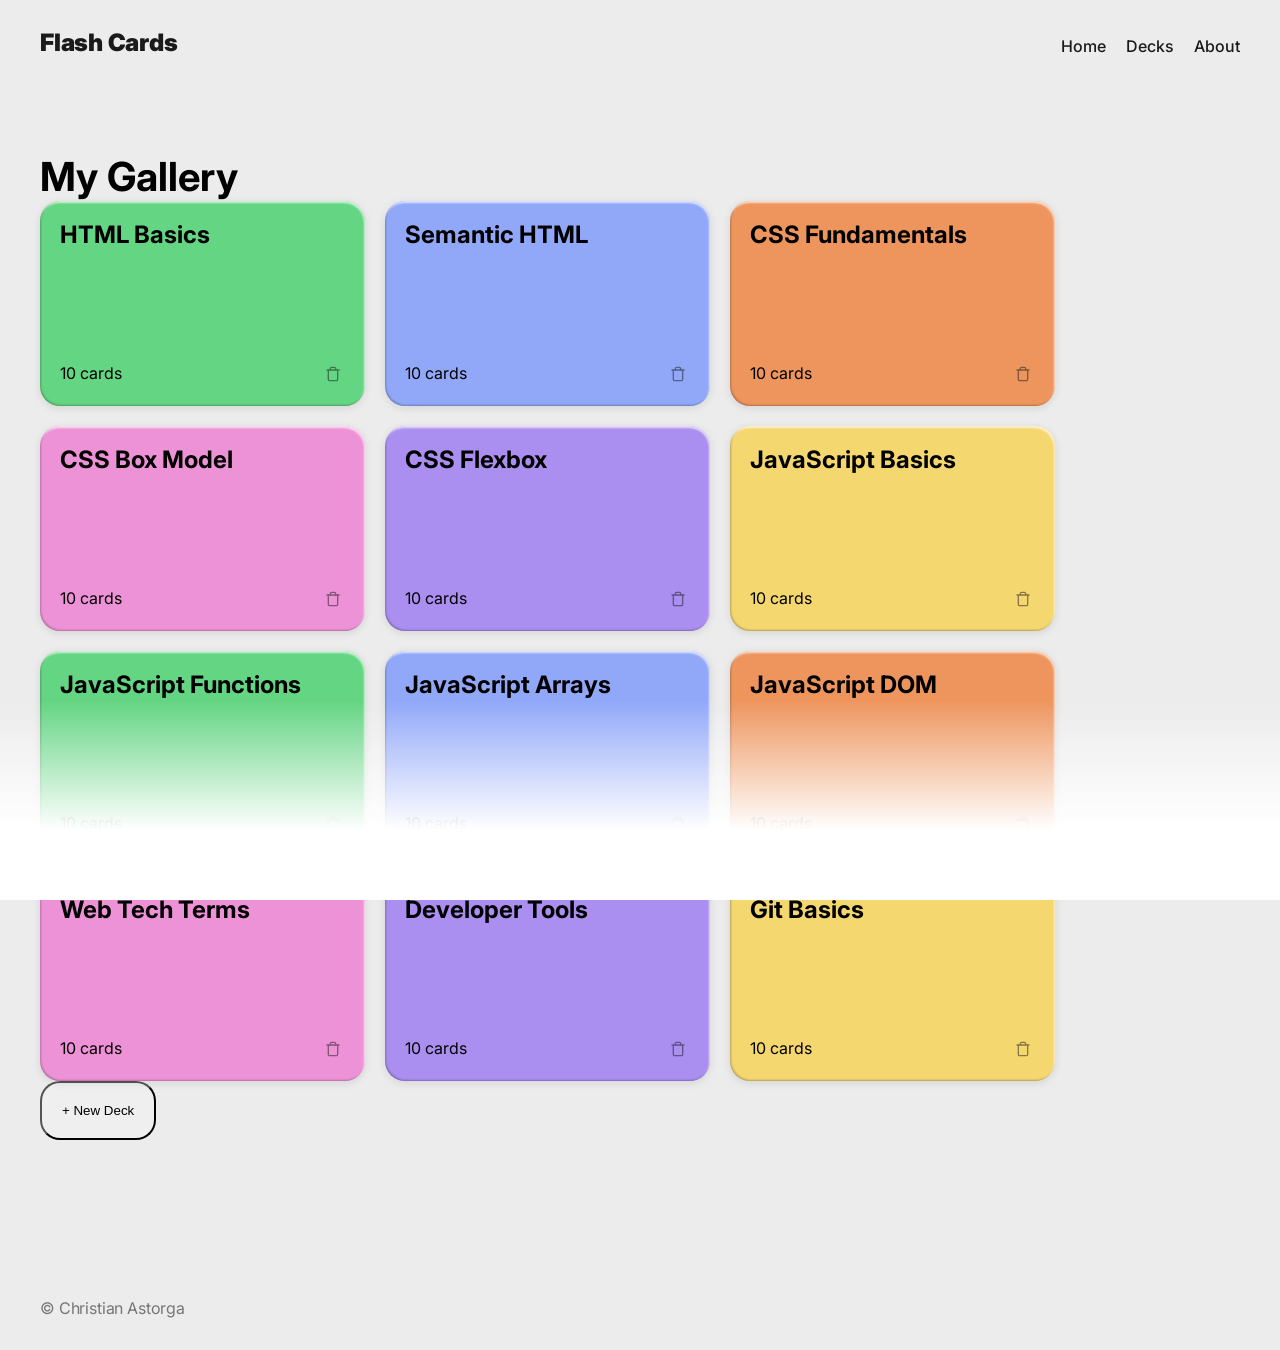
==== index.html @ feda5c6f "Restore full project after aligning histories" ====
<!DOCTYPE html>
<html lang="en">
  <head>
    <meta name="description" content="a description of my flashcard page" />
    <meta name="viewport" content="width=device-width, initial-scale=1.0" />
    <meta name="author" content="Christian Astorga" />
    <meta name="keywords" content="webpage, flashcards" />
    <title>My Flashcards</title>

    <link rel="stylesheet" href="assets/css/index.css" />
    <link rel="icon" href="favicon.ico" />
    <link href="https://fonts.googleapis.com/css2?family=Inter:wght@400;700&display=swap"
      rel="stylesheet"
    />
  </head>

  <body class="page">
    <header class="header">
      <h1 class="header__title">
        <a href="#home" class="header__link">Flash Cards</a>
      </h1>

      <nav class="nav">
        <ul class="nav__links">
          <li><a href="#home" class="nav__link">Home</a></li>
          <li><a href="#home" class="nav__link">Decks</a></li>
          <li><a href="#about" class="nav__link">About</a></li>
        </ul>
      </nav>
    </header>

    <main class="page__main-content">

      
      <section id="carousel" class="carousel">
        <button class="carousel__back-btn" type="button">← Back</button>

        <h2 class="carousel__title"></h2>
        <div class="carousel__progress"></div>

        <div class="carousel__grid">
          <button
            type="button"
            class="carousel__btn carousel__btn_type_flip"
            aria-label="Flip card"
          ></button>
          
          <button
            type="button"
            class="carousel__btn carousel__btn_type_left"
            aria-label="Previous card"
          ></button>

          <div class="card__carousel">
            <div class="card__carousel-text"></div>
            <div class="card__carousel-text card__carousel-text--back"></div>
          </div>

          <button
            type="button"
            class="carousel__btn carousel__btn_type_right"
            aria-label="Next card"
          ></button>
        </div>

          
      </section>

      
      <section id="home" class="gallery">
        <h2 class="gallery__title">My Gallery</h2>
        <div class="wrapping-row">
          <ul class="gallery__list wrapping-row__display-contents"></ul>

          <button type="button" class="gallery__new-card-btn">
            + New Deck
          </button>
        </div>
      </section>


      <section id="deck-view" class="gallery">
        <h2 class="gallery__title"></h2>
        <button type="button" class="deck-view__practice-btn">
          Practice
        </button>


        <div class="wrapping-row">
          <ul class="gallery__list wrapping-row__display-contents"></ul>

          <button type="button" class="gallery__new-card-btn">
            + New Card
          </button>
        </div>
      </section>

      
      <section id="about" class="about">
        <h2>About</h2>
        <p>This is the about page. You will fill this in later.</p>
      </section>

      
      <section id="not-found" class="not-found">
        <h2>404 — Not Found</h2>
        <p>The page you are looking for does not exist.</p>
      </section>

    </main>

    <footer class="footer">
      <p class="footer__text">&copy; Christian Astorga</p>
    </footer>

    <template id="deck-template">
  <li class="card">
    <h3 class="card__title"></h3>

    <div class="card__row">
      <p class="card__count"></p>

      <button
        type="button"
        aria-label="Delete deck"
        class="card__btn card__btn_type_delete"
      ></button>
    </div>
  </li>
</template>


<template id="card-template">
  <li class="card">
    <h3 class="card__title"></h3>

    <div class="card__row">
      <button
        type="button"
        aria-label="Flip card"
        class="card__btn card__btn_type_flip"
      ></button>

      <button
        type="button"
        aria-label="Delete card"
        class="card__btn card__btn_type_delete"
      ></button>
    </div>
  </li>
</template>



    <script src="assets/js/index.js" type="module"></script>
  </body>
</html>
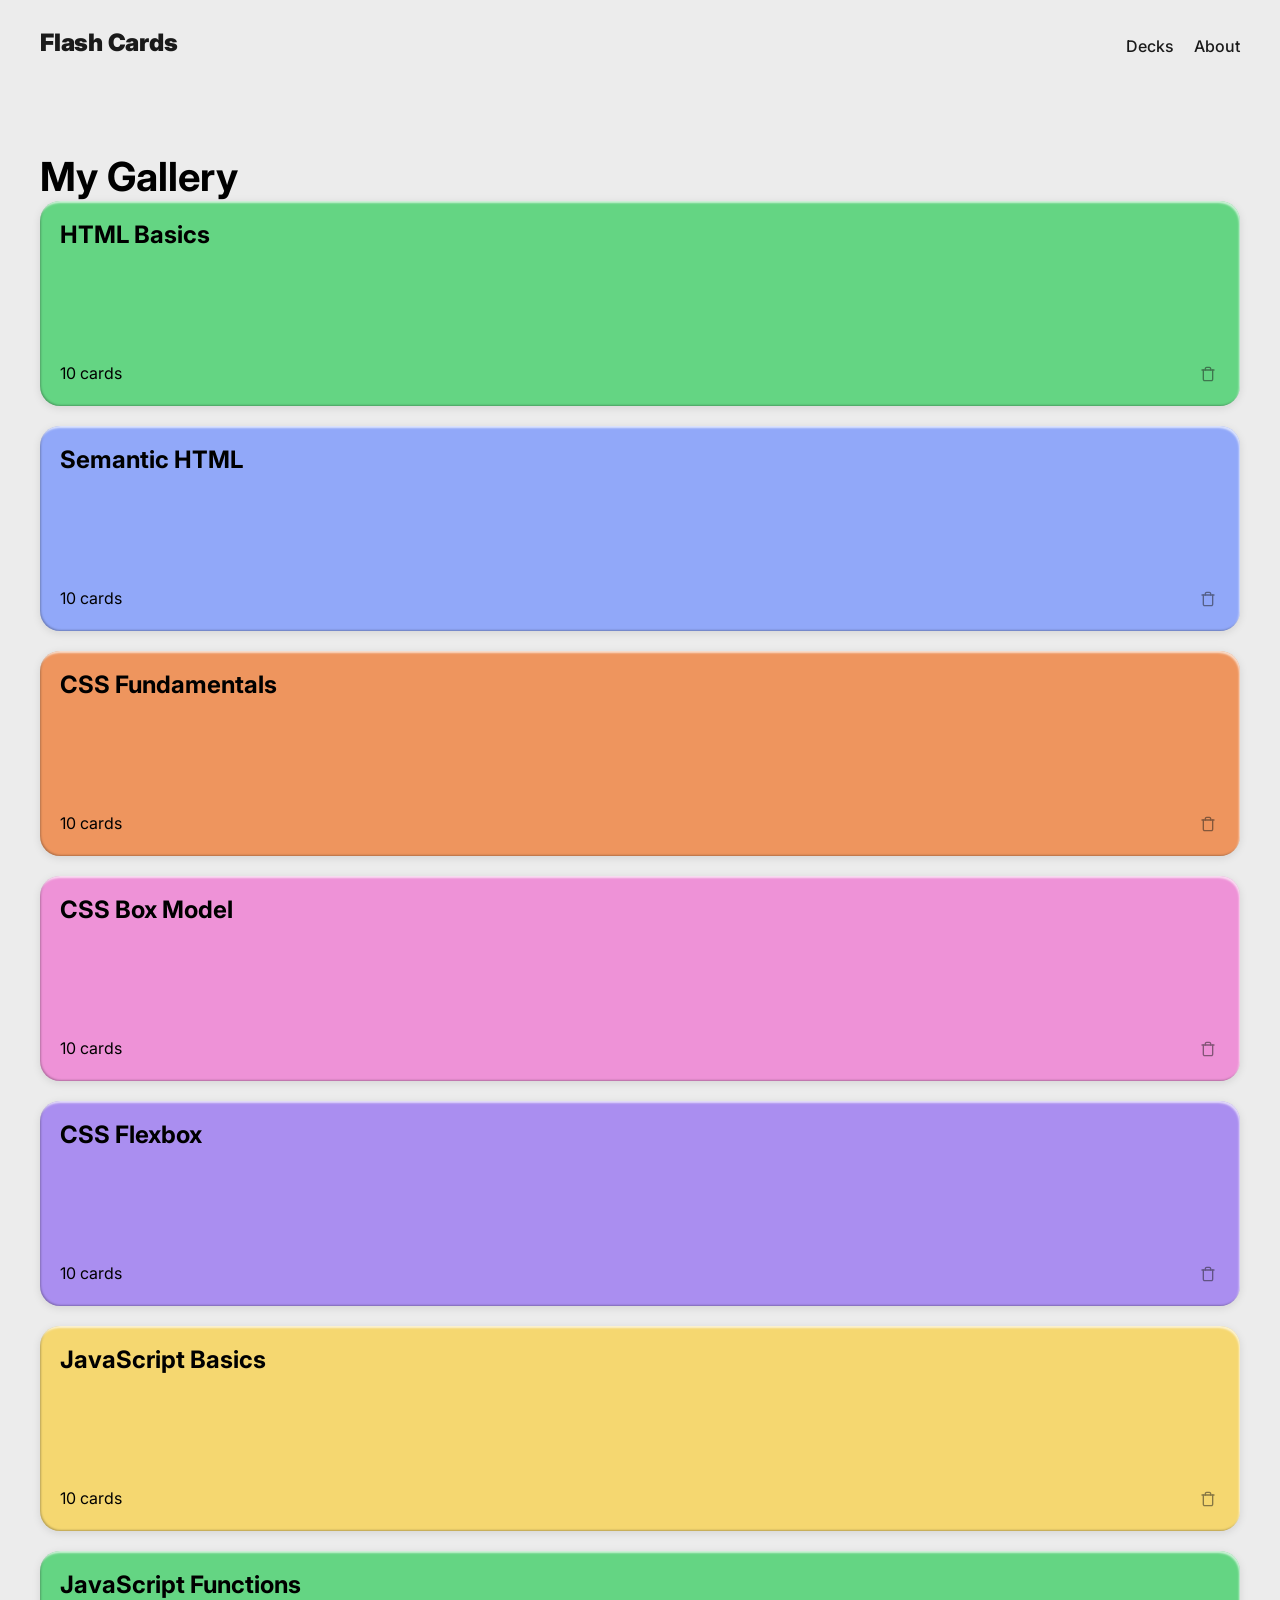
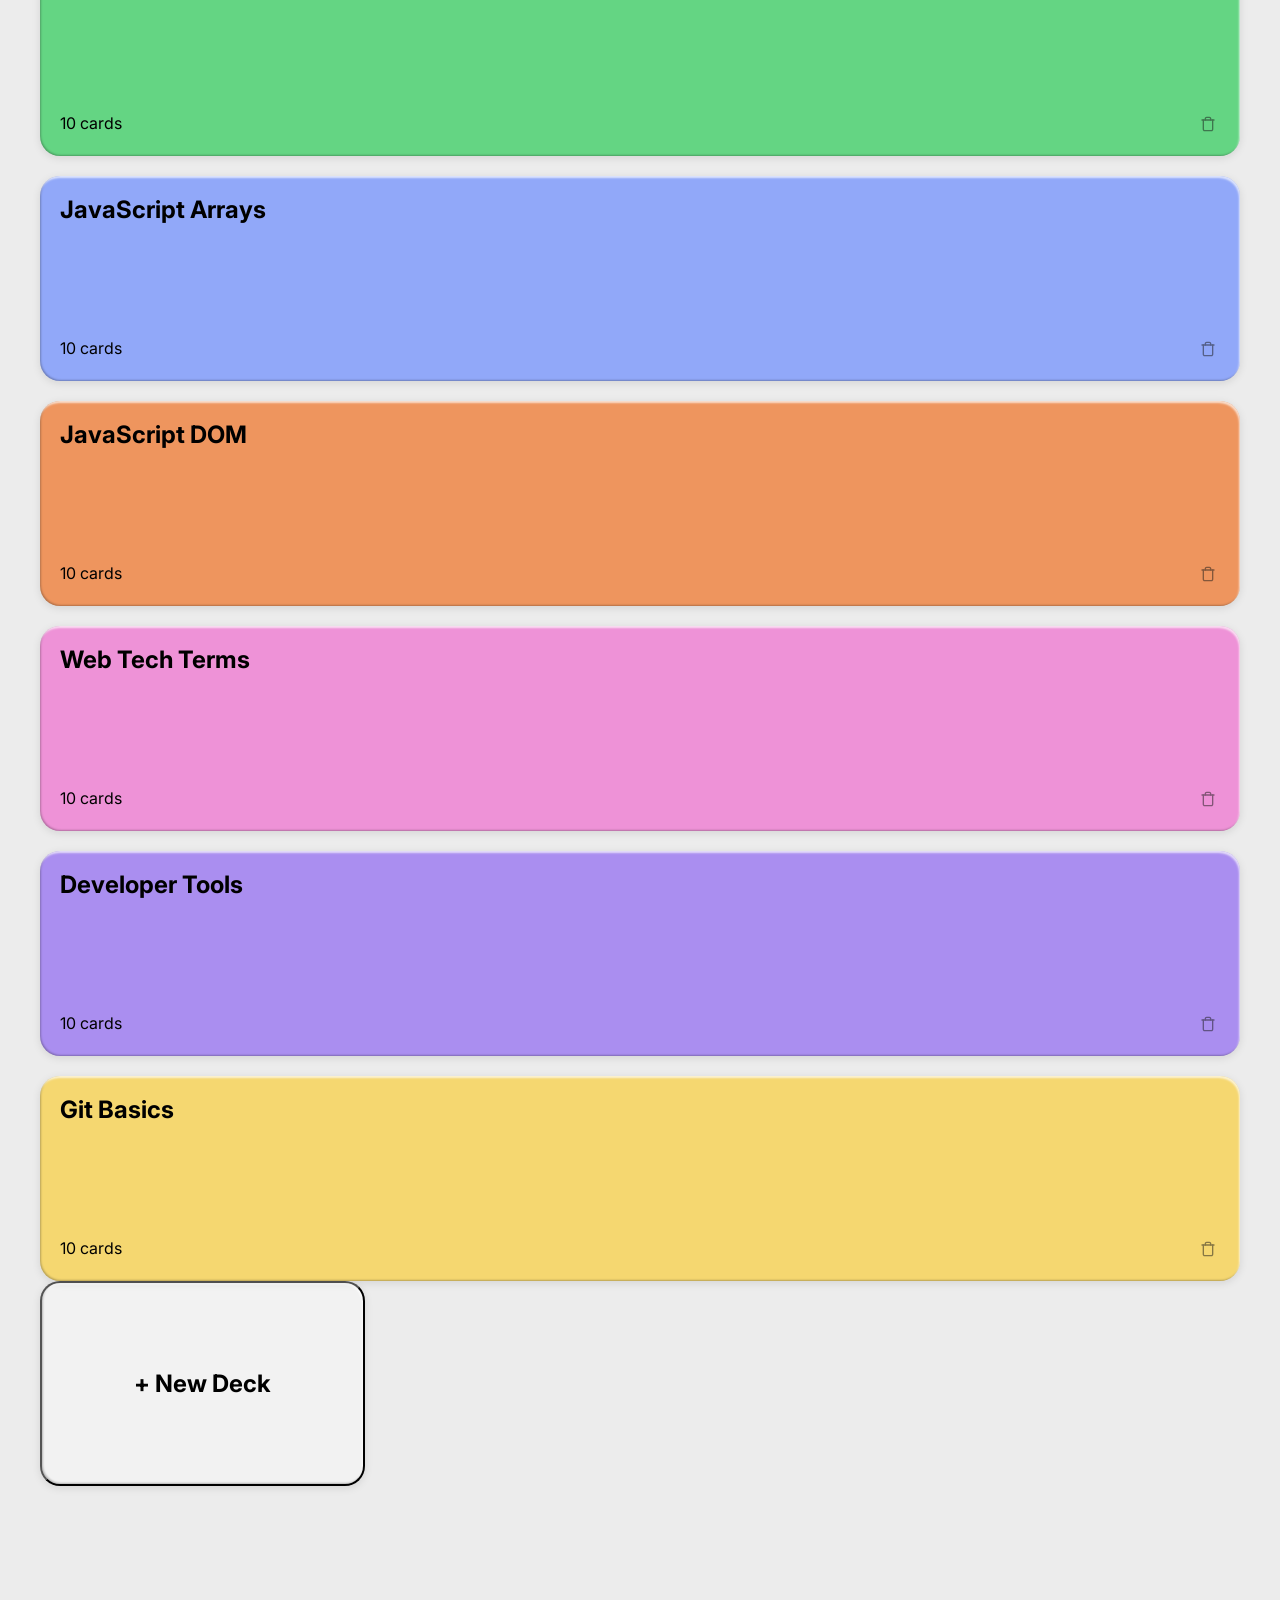
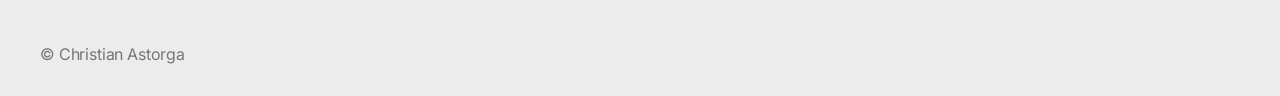
==== commit 0cede8c7: "Final mobile layout fixes, breakpoints, and carousel updates" ====
--- a/index.html
+++ b/index.html
@@ -22,21 +22,20 @@
 
       <nav class="nav">
         <ul class="nav__links">
-          <li><a href="#home" class="nav__link">Home</a></li>
           <li><a href="#home" class="nav__link">Decks</a></li>
-          <li><a href="#about" class="nav__link">About</a></li>
+          <li><a href="#/about" class="nav__link">About</a></li>
         </ul>
       </nav>
     </header>
 
     <main class="page__main-content">
 
-      
+      <!-- PRACTICE CAROUSEL -->
       <section id="carousel" class="carousel">
-        <button class="carousel__back-btn" type="button">← Back</button>
+        <button class="carousel__back-btn" type="button" aria-label="Go back to deck">← Back</button>
 
         <h2 class="carousel__title"></h2>
-        <div class="carousel__progress"></div>
+        <div class="carousel__progress" role="status" aria-live="polite"></div>
 
         <div class="carousel__grid">
           <button
@@ -52,8 +51,8 @@
           ></button>
 
           <div class="card__carousel">
-            <div class="card__carousel-text"></div>
-            <div class="card__carousel-text card__carousel-text--back"></div>
+            <div class="card__carousel-text" aria-live="polite"></div>
+            <div class="card__carousel-text card__carousel-text--back" aria-live="polite"></div>
           </div>
 
           <button
@@ -62,46 +61,75 @@
             aria-label="Next card"
           ></button>
         </div>
-
-          
       </section>
 
-      
+      <!-- HOME PAGE -->
       <section id="home" class="gallery">
         <h2 class="gallery__title">My Gallery</h2>
+
         <div class="wrapping-row">
           <ul class="gallery__list wrapping-row__display-contents"></ul>
+        </div>
 
-          <button type="button" class="gallery__new-card-btn">
+        <div class="mobile-bar">
+          <button type="button" class="gallery__new-card-btn" aria-label="Create a new deck">
             + New Deck
           </button>
         </div>
       </section>
 
+      <!-- DECK VIEW -->
+      <section id="deck-view" class="gallery">
 
-      <section id="deck-view" class="gallery">
-        <h2 class="gallery__title"></h2>
-        <button type="button" class="deck-view__practice-btn">
-          Practice
-        </button>
+        <!-- HEADER: Title + Practice button -->
+        <div class="deck-view__header">
+          <h2 class="gallery__title"></h2>
 
+          <button type="button" class="deck-view__practice-btn" aria-label="Start practice mode">
+            Practice
+          </button>
+        </div>
 
-        <div class="wrapping-row">
-          <ul class="gallery__list wrapping-row__display-contents"></ul>
+        <!-- GRID: Cards + New Card button -->
+        <div class="deck-view__grid">
+          <ul class="gallery__list"></ul>
 
-          <button type="button" class="gallery__new-card-btn">
+          <button 
+            type="button" 
+            class="gallery__new-card-btn deck-view__new-card-btn" 
+            aria-label="Create a new card">
             + New Card
+          </button>
+        </div>
+
+        <!-- MOBILE BAR -->
+        <div class="deck-view__mobile-bar">
+          <button type="button" class="gallery__new-card-btn deck-view__new-card-btn" aria-label="Create a new card">
+            + New Card
+          </button>
+          <button type="button" class="deck-view__practice-btn" aria-label="Start practice mode">
+            Practice
           </button>
         </div>
       </section>
 
-      
+      <!-- ABOUT PAGE -->
       <section id="about" class="about">
         <h2>About</h2>
-        <p>This is the about page. You will fill this in later.</p>
+        <p>
+          Flash Cards is a small study tool I built while learning web development.
+          It lets you create decks, add cards, and practice with a clean, simple
+          interface — whether you're on desktop or mobile.
+        </p>
+        <p>
+          I made this project as part of my journey into software engineering, and
+          it taught me a lot about building real interfaces, handling state, and
+          making things feel good to use. Hope you enjoy exploring it as much as I
+          enjoyed putting it together.
+        </p>
       </section>
 
-      
+      <!-- 404 PAGE -->
       <section id="not-found" class="not-found">
         <h2>404 — Not Found</h2>
         <p>The page you are looking for does not exist.</p>
@@ -113,44 +141,43 @@
       <p class="footer__text">&copy; Christian Astorga</p>
     </footer>
 
+    <!-- DECK TEMPLATE -->
     <template id="deck-template">
-  <li class="card">
-    <h3 class="card__title"></h3>
+      <li class="card">
+        <h3 class="card__title"></h3>
 
-    <div class="card__row">
-      <p class="card__count"></p>
+        <div class="card__row">
+          <p class="card__count"></p>
 
-      <button
-        type="button"
-        aria-label="Delete deck"
-        class="card__btn card__btn_type_delete"
-      ></button>
-    </div>
-  </li>
-</template>
+          <button
+            type="button"
+            aria-label="Delete deck"
+            class="card__btn card__btn_type_delete"
+          ></button>
+        </div>
+      </li>
+    </template>
 
+    <!-- CARD TEMPLATE -->
+    <template id="card-template">
+      <li class="card">
+        <h3 class="card__title"></h3>
 
-<template id="card-template">
-  <li class="card">
-    <h3 class="card__title"></h3>
+        <div class="card__row">
+          <button
+            type="button"
+            aria-label="Flip card"
+            class="card__btn card__btn_type_flip"
+          ></button>
 
-    <div class="card__row">
-      <button
-        type="button"
-        aria-label="Flip card"
-        class="card__btn card__btn_type_flip"
-      ></button>
-
-      <button
-        type="button"
-        aria-label="Delete card"
-        class="card__btn card__btn_type_delete"
-      ></button>
-    </div>
-  </li>
-</template>
-
-
+          <button
+            type="button"
+            aria-label="Delete card"
+            class="card__btn card__btn_type_delete"
+          ></button>
+        </div>
+      </li>
+    </template>
 
     <script src="assets/js/index.js" type="module"></script>
   </body>
--- a/assets/css/index.css
+++ b/assets/css/index.css
@@ -0,0 +1,40 @@
+@import url("page.css");
+@import url("header.css");
+@import url("footer.css");
+@import url("wrapping-row.css");
+@import url("not-found.css");
+@import url("nav.css");
+@import url("card.css");
+@import url("carousel.css");
+@import url("about.css");
+@import url("gallery.css");
+@import url("mobile-bar.css");
+@import url("deck-view.css");
+
+
+@media (max-width: 800px) {
+  .page {
+    margin: 0;
+    padding: 0;
+  }
+
+}
+
+button:focus {
+  outline: 2px solid #1a1a1a;
+  outline-offset: 2px;
+}
+
+
+
+
+
+
+
+
+
+
+
+
+
+
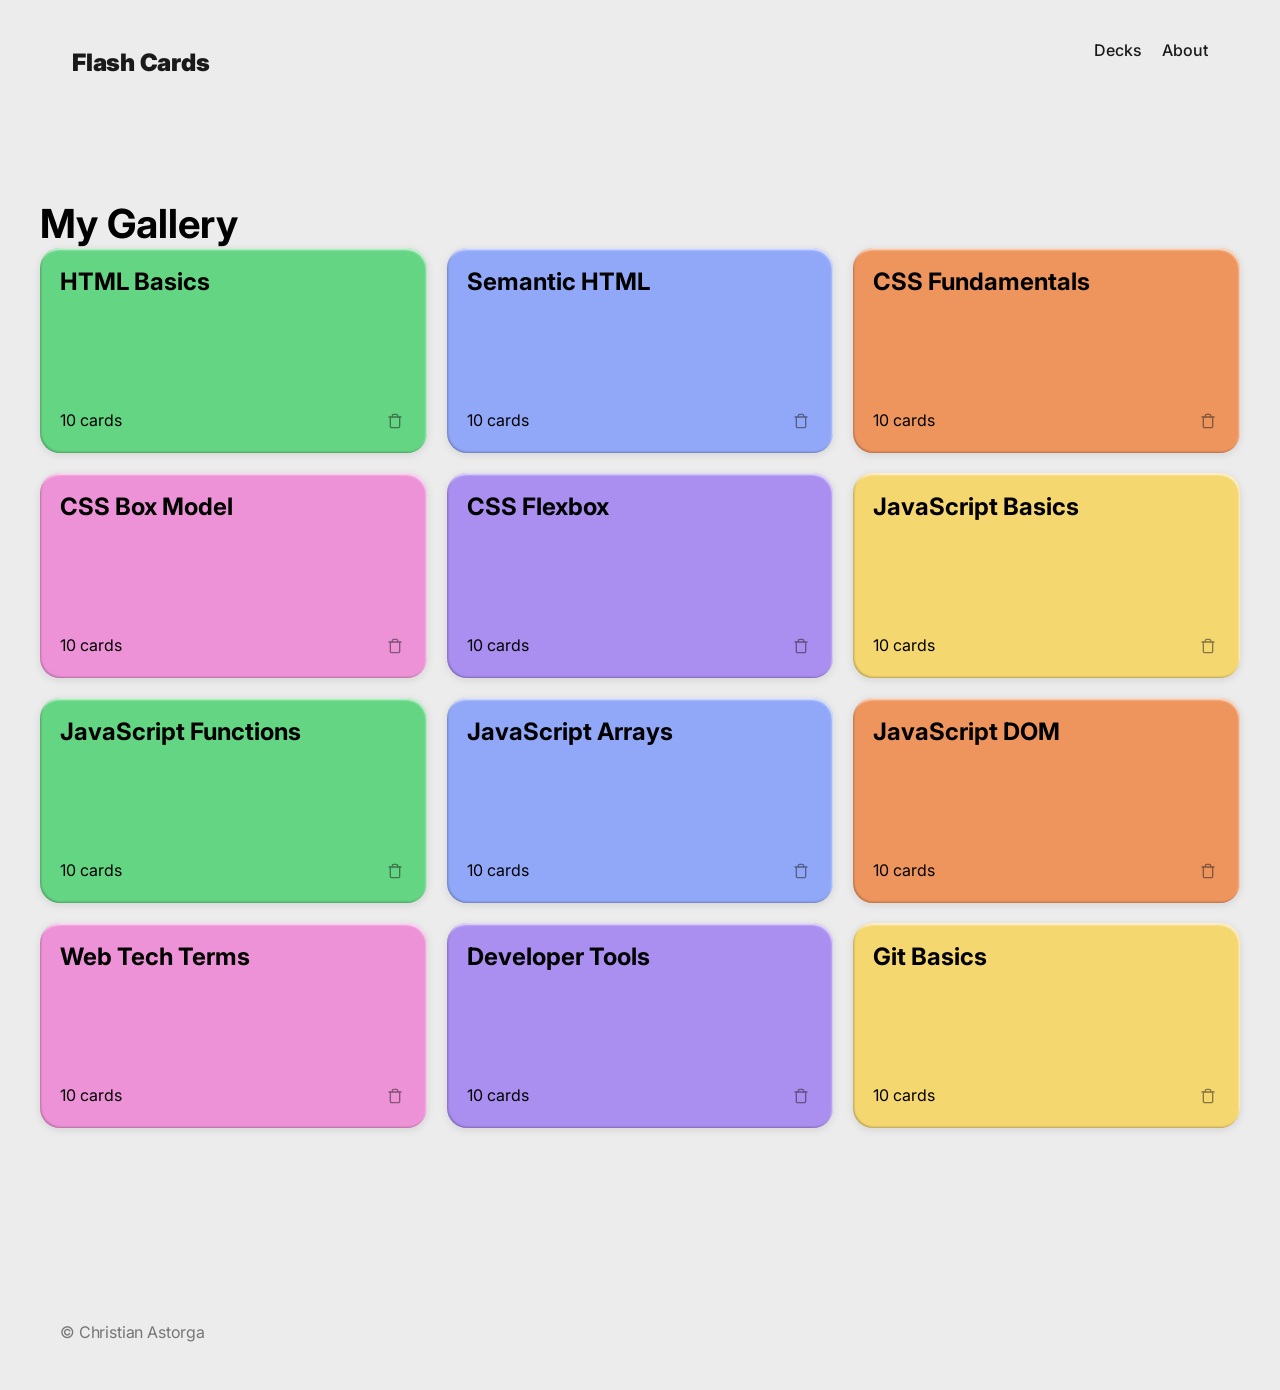
==== commit 2203b6fd: "Fix carousel padding, mobile new deck button, remove extra README" ====
--- a/index.html
+++ b/index.html
@@ -9,7 +9,8 @@
 
     <link rel="stylesheet" href="assets/css/index.css" />
     <link rel="icon" href="favicon.ico" />
-    <link href="https://fonts.googleapis.com/css2?family=Inter:wght@400;700&display=swap"
+    <link
+      href="https://fonts.googleapis.com/css2?family=Inter:wght@400;700&display=swap"
       rel="stylesheet"
     />
   </head>
@@ -20,19 +21,24 @@
         <a href="#home" class="header__link">Flash Cards</a>
       </h1>
 
-      <nav class="nav">
-        <ul class="nav__links">
-          <li><a href="#home" class="nav__link">Decks</a></li>
-          <li><a href="#/about" class="nav__link">About</a></li>
+      <nav class="header__nav">
+        <ul class="header__nav-links">
+          <li><a href="#home" class="header__nav-link">Decks</a></li>
+          <li><a href="#/about" class="header__nav-link">About</a></li>
         </ul>
       </nav>
     </header>
 
     <main class="page__main-content">
-
       <!-- PRACTICE CAROUSEL -->
       <section id="carousel" class="carousel">
-        <button class="carousel__back-btn" type="button" aria-label="Go back to deck">← Back</button>
+        <button
+          class="carousel__back-btn"
+          type="button"
+          aria-label="Go back to deck"
+        >
+          ← Back
+        </button>
 
         <h2 class="carousel__title"></h2>
         <div class="carousel__progress" role="status" aria-live="polite"></div>
@@ -43,16 +49,22 @@
             class="carousel__btn carousel__btn_type_flip"
             aria-label="Flip card"
           ></button>
-          
+
           <button
             type="button"
             class="carousel__btn carousel__btn_type_left"
             aria-label="Previous card"
           ></button>
 
-          <div class="card__carousel">
-            <div class="card__carousel-text" aria-live="polite"></div>
-            <div class="card__carousel-text card__carousel-text--back" aria-live="polite"></div>
+          <div class="carousel__card">
+            <div
+              class="carousel__card-text"
+              aria-live="polite"
+            ></div>
+            <div
+              class="carousel__card-text carousel__card-text--back"
+              aria-live="polite"
+            ></div>
           </div>
 
           <button
@@ -64,50 +76,66 @@
       </section>
 
       <!-- HOME PAGE -->
-      <section id="home" class="gallery">
-        <h2 class="gallery__title">My Gallery</h2>
-
-        <div class="wrapping-row">
-          <ul class="gallery__list wrapping-row__display-contents"></ul>
-        </div>
-
-        <div class="mobile-bar">
-          <button type="button" class="gallery__new-card-btn" aria-label="Create a new deck">
+      <section id="home" class="home">
+        <h2 class="home__title">My Gallery</h2>
+
+        <div class="u-wrap u-display-contents">
+          <ul class="home__list"></ul>
+        </div>
+
+        <div class="home__mobile-bar">
+          <button
+            type="button"
+            class="home__new-deck-btn"
+            aria-label="Create a new deck"
+          >
             + New Deck
           </button>
         </div>
       </section>
 
       <!-- DECK VIEW -->
-      <section id="deck-view" class="gallery">
-
+      <section id="deck-view" class="deck-view">
         <!-- HEADER: Title + Practice button -->
         <div class="deck-view__header">
-          <h2 class="gallery__title"></h2>
-
-          <button type="button" class="deck-view__practice-btn" aria-label="Start practice mode">
+          <h2 class="deck-view__title"></h2>
+
+          <button
+            type="button"
+            class="deck-view__practice-btn"
+            aria-label="Start practice mode"
+          >
             Practice
           </button>
         </div>
 
         <!-- GRID: Cards + New Card button -->
         <div class="deck-view__grid">
-          <ul class="gallery__list"></ul>
-
-          <button 
-            type="button" 
-            class="gallery__new-card-btn deck-view__new-card-btn" 
-            aria-label="Create a new card">
+          <ul class="deck-view__list"></ul>
+
+          <button
+            type="button"
+            class="deck-view__new-card-btn"
+            aria-label="Create a new card"
+          >
             + New Card
           </button>
         </div>
 
         <!-- MOBILE BAR -->
         <div class="deck-view__mobile-bar">
-          <button type="button" class="gallery__new-card-btn deck-view__new-card-btn" aria-label="Create a new card">
+          <button
+            type="button"
+            class="deck-view__new-card-btn"
+            aria-label="Create a new card"
+          >
             + New Card
           </button>
-          <button type="button" class="deck-view__practice-btn" aria-label="Start practice mode">
+          <button
+            type="button"
+            class="deck-view__practice-btn"
+            aria-label="Start practice mode"
+          >
             Practice
           </button>
         </div>
@@ -117,15 +145,15 @@
       <section id="about" class="about">
         <h2>About</h2>
         <p>
-          Flash Cards is a small study tool I built while learning web development.
-          It lets you create decks, add cards, and practice with a clean, simple
-          interface — whether you're on desktop or mobile.
+          Flash Cards is a small study tool I built while learning web
+          development. It lets you create decks, add cards, and practice with a
+          clean, simple interface — whether you're on desktop or mobile.
         </p>
         <p>
-          I made this project as part of my journey into software engineering, and
-          it taught me a lot about building real interfaces, handling state, and
-          making things feel good to use. Hope you enjoy exploring it as much as I
-          enjoyed putting it together.
+          I made this project as part of my journey into software engineering,
+          and it taught me a lot about building real interfaces, handling state,
+          and making things feel good to use. Hope you enjoy exploring it as
+          much as I enjoyed putting it together.
         </p>
       </section>
 
@@ -134,7 +162,6 @@
         <h2>404 — Not Found</h2>
         <p>The page you are looking for does not exist.</p>
       </section>
-
     </main>
 
     <footer class="footer">
--- a/assets/css/index.css
+++ b/assets/css/index.css
@@ -1,13 +1,12 @@
 @import url("page.css");
 @import url("header.css");
 @import url("footer.css");
-@import url("wrapping-row.css");
+@import url("utils.css");
 @import url("not-found.css");
-@import url("nav.css");
 @import url("card.css");
 @import url("carousel.css");
 @import url("about.css");
-@import url("gallery.css");
+@import url("home.css");
 @import url("mobile-bar.css");
 @import url("deck-view.css");
 
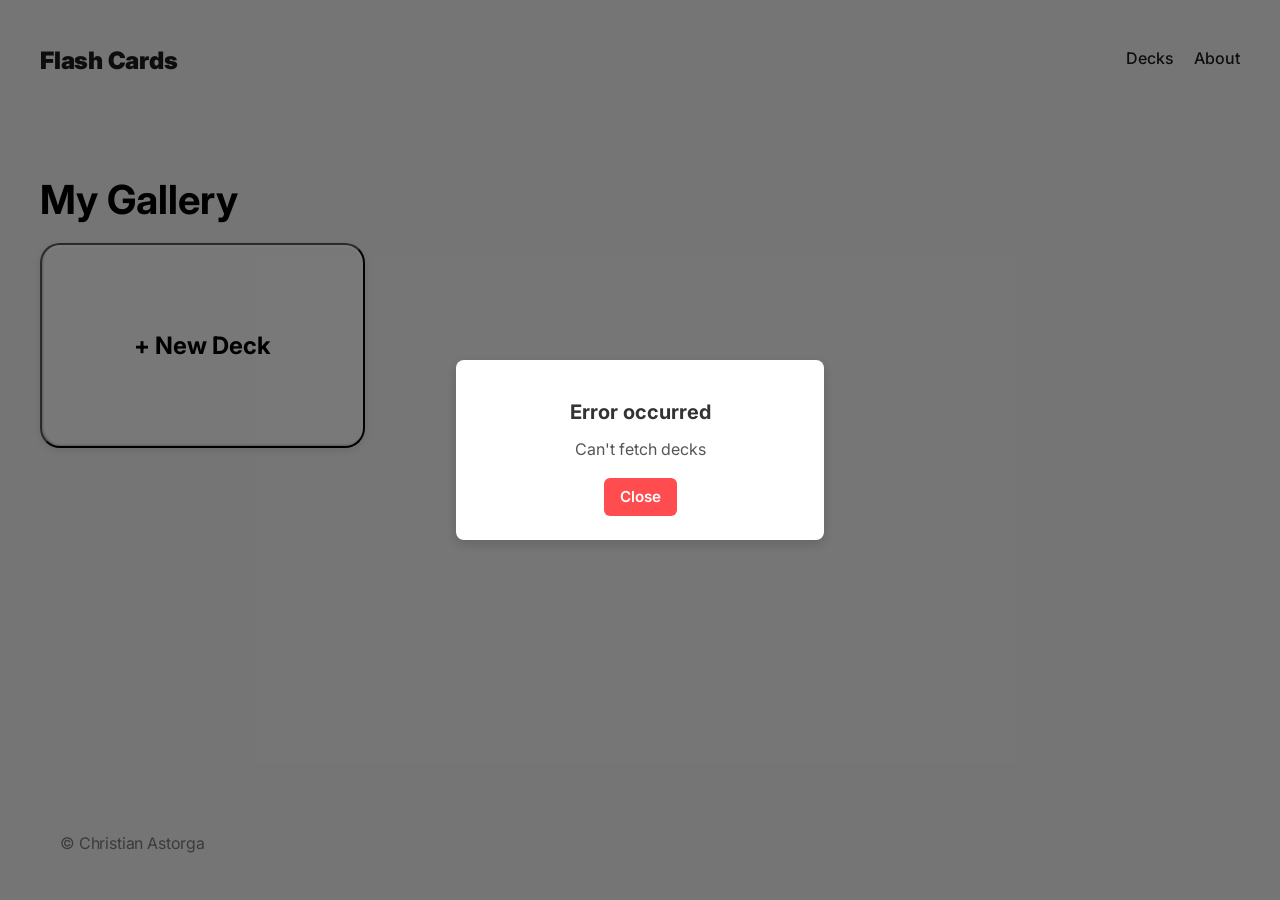
==== commit 26daae93: "Update carousel layout and project files" ====
--- a/index.html
+++ b/index.html
@@ -1,12 +1,11 @@
 <!DOCTYPE html>
 <html lang="en">
   <head>
-    <meta name="description" content="a description of my flashcard page" />
+    <meta name="description" content="Flashcards study app" />
     <meta name="viewport" content="width=device-width, initial-scale=1.0" />
     <meta name="author" content="Christian Astorga" />
-    <meta name="keywords" content="webpage, flashcards" />
+    <meta name="keywords" content="flashcards, study, decks" />
     <title>My Flashcards</title>
-
     <link rel="stylesheet" href="assets/css/index.css" />
     <link rel="icon" href="favicon.ico" />
     <link
@@ -30,10 +29,13 @@
     </header>
 
     <main class="page__main-content">
-      <!-- PRACTICE CAROUSEL -->
+
+      <!-- ===========================
+           CAROUSEL (Practice Mode)
+      ============================ -->
       <section id="carousel" class="carousel">
         <button
-          class="carousel__back-btn"
+          class="carousel__back-btn u-focus-outline"
           type="button"
           aria-label="Go back to deck"
         >
@@ -44,49 +46,52 @@
         <div class="carousel__progress" role="status" aria-live="polite"></div>
 
         <div class="carousel__grid">
-          <button
-            type="button"
-            class="carousel__btn carousel__btn_type_flip"
+
+          <!-- ARROWS + CARD ROW -->
+          <div class="carousel__row">
+            <button
+              type="button"
+              class="carousel__btn carousel__btn_type_left u-focus-outline"
+              aria-label="Previous card"
+            ></button>
+
+            <div class="carousel__card">
+              <div class="carousel__card-text"></div>
+              <div
+                class="carousel__card-text carousel__card-text--back"
+                aria-live="polite"
+              ></div>
+            </div>
+
+            <button
+              type="button"
+              class="carousel__btn carousel__btn_type_right u-focus-outline"
+              aria-label="Next card"
+            ></button>
+          </div>
+
+          <!-- FLIP BUTTON -->
+          <button
+            type="button"
+            class="carousel__btn carousel__btn_type_flip u-focus-outline"
             aria-label="Flip card"
           ></button>
 
-          <button
-            type="button"
-            class="carousel__btn carousel__btn_type_left"
-            aria-label="Previous card"
-          ></button>
-
-          <div class="carousel__card">
-            <div
-              class="carousel__card-text"
-              aria-live="polite"
-            ></div>
-            <div
-              class="carousel__card-text carousel__card-text--back"
-              aria-live="polite"
-            ></div>
-          </div>
-
-          <button
-            type="button"
-            class="carousel__btn carousel__btn_type_right"
-            aria-label="Next card"
-          ></button>
-        </div>
-      </section>
-
-      <!-- HOME PAGE -->
+        </div>
+      </section>
+
+      <!-- ===========================
+           HOME PAGE
+      ============================ -->
       <section id="home" class="home">
         <h2 class="home__title">My Gallery</h2>
 
-        <div class="u-wrap u-display-contents">
+        <div class="home__grid">
           <ul class="home__list"></ul>
-        </div>
-
-        <div class="home__mobile-bar">
-          <button
-            type="button"
-            class="home__new-deck-btn"
+
+          <button
+            type="button"
+            class="home__new-deck-btn-desktop u-focus-outline"
             aria-label="Create a new deck"
           >
             + New Deck
@@ -94,71 +99,134 @@
         </div>
       </section>
 
-      <!-- DECK VIEW -->
-      <section id="deck-view" class="deck-view">
-        <!-- HEADER: Title + Practice button -->
+      <div class="mobile-bar">
+        <button
+          type="button"
+          class="mobile-bar__new-deck-btn u-focus-outline"
+          aria-label="Create a new deck"
+        >
+          + New Deck
+        </button>
+      </div>
+
+      <!-- ===========================
+           NEW DECK VIEW
+      ============================ -->
+      <section class="new-deck-view" id="new-deck-view" style="display: none;">
+        <h2 class="new-deck-view__title">New Deck</h2>
+
+        <form class="new-deck-view__form" id="new-deck-form">
+          <fieldset class="new-deck-view__colors">
+            <legend class="new-deck-view__colors-title">Choose a Color</legend>
+
+            <label for="color-green" class="new-deck-view__color-label">
+              <input type="radio" id="color-green" name="deckColor" value="#64d583" checked />
+              <span class="new-deck-view__color-swatch color-green"></span>
+              Green
+            </label>
+
+            <label for="color-blue" class="new-deck-view__color-label">
+              <input type="radio" id="color-blue" name="deckColor" value="#91a8f9" />
+              <span class="new-deck-view__color-swatch color-blue"></span>
+              Blue
+            </label>
+
+            <label for="color-orange" class="new-deck-view__color-label">
+              <input type="radio" id="color-orange" name="deckColor" value="#ee955e" />
+              <span class="new-deck-view__color-swatch color-orange"></span>
+              Orange
+            </label>
+
+            <label for="color-pink" class="new-deck-view__color-label">
+              <input type="radio" id="color-pink" name="deckColor" value="#ee92d7" />
+              <span class="new-deck-view__color-swatch color-pink"></span>
+              Pink
+            </label>
+
+            <label for="color-purple" class="new-deck-view__color-label">
+              <input type="radio" id="color-purple" name="deckColor" value="#aa8ef0" />
+              <span class="new-deck-view__color-swatch color-purple"></span>
+              Purple
+            </label>
+
+            <label for="color-yellow" class="new-deck-view__color-label">
+              <input type="radio" id="color-yellow" name="deckColor" value="#f5d770" />
+              <span class="new-deck-view__color-swatch color-yellow"></span>
+              Yellow
+            </label>
+          </fieldset>
+
+          <label for="deck-description">Deck Description</label>
+          <textarea id="deck-description" name="deckDescription"></textarea>
+
+          <button type="submit" class="form__submit-btn" disabled>
+            Create Deck
+          </button>
+        </form>
+      </section>
+
+      <!-- ===========================
+           DECK VIEW
+      ============================ -->
+      <section id="deck-view" class="deck-view" style="display:none;">
         <div class="deck-view__header">
           <h2 class="deck-view__title"></h2>
 
           <button
             type="button"
-            class="deck-view__practice-btn"
+            class="deck-view__practice-btn u-focus-outline"
             aria-label="Start practice mode"
           >
             Practice
           </button>
         </div>
 
-        <!-- GRID: Cards + New Card button -->
         <div class="deck-view__grid">
           <ul class="deck-view__list"></ul>
 
           <button
             type="button"
-            class="deck-view__new-card-btn"
+            class="deck-view__new-card-btn u-focus-outline"
             aria-label="Create a new card"
           >
             + New Card
           </button>
         </div>
 
-        <!-- MOBILE BAR -->
         <div class="deck-view__mobile-bar">
-          <button
-            type="button"
-            class="deck-view__new-card-btn"
-            aria-label="Create a new card"
-          >
+          <button type="button" class="deck-view__new-card-btn u-focus-outline">
             + New Card
           </button>
-          <button
-            type="button"
-            class="deck-view__practice-btn"
-            aria-label="Start practice mode"
-          >
+          <button type="button" class="deck-view__practice-btn u-focus-outline">
             Practice
           </button>
         </div>
       </section>
 
-      <!-- ABOUT PAGE -->
-      <section id="about" class="about">
-        <h2>About</h2>
-        <p>
-          Flash Cards is a small study tool I built while learning web
-          development. It lets you create decks, add cards, and practice with a
-          clean, simple interface — whether you're on desktop or mobile.
+      <!-- ===========================
+           ABOUT
+      ============================ -->
+      <section id="about" class="about" style="display:none;">
+        <h2 class="about__title">About</h2>
+
+        <p class="about__text">
+          Flash Cards is a study tool built with vanilla JavaScript. Create decks,
+          add cards, and practice using a clean interface.
         </p>
-        <p>
-          I made this project as part of my journey into software engineering,
-          and it taught me a lot about building real interfaces, handling state,
-          and making things feel good to use. Hope you enjoy exploring it as
-          much as I enjoyed putting it together.
-        </p>
-      </section>
-
-      <!-- 404 PAGE -->
-      <section id="not-found" class="not-found">
+
+        <pre class="about__code">
+{
+  "name": "Flashcards App",
+  "version": "1.0",
+  "description": "A simple flashcards app built with vanilla JS."
+}
+        </pre>
+      </section>
+
+      <!-- ===========================
+           NOT FOUND
+      ============================ -->
+      <section id="not-found" class="not-found" style="display:none;">
         <h2>404 — Not Found</h2>
         <p>The page you are looking for does not exist.</p>
       </section>
@@ -168,44 +236,56 @@
       <p class="footer__text">&copy; Christian Astorga</p>
     </footer>
 
-    <!-- DECK TEMPLATE -->
+    <!-- ===========================
+         ERROR MODAL
+    ============================ -->
+    <div id="error-modal" class="modal">
+      <div class="modal__content">
+        <h2 class="modal__title">Error occurred</h2>
+        <p class="modal__message"></p>
+        <button class="modal__close">Close</button>
+      </div>
+    </div>
+
+    <!-- ===========================
+         HOME DECK TEMPLATE
+    ============================ -->
     <template id="deck-template">
-      <li class="card">
-        <h3 class="card__title"></h3>
-
-        <div class="card__row">
+      <li>
+        <div class="card">
+          <div class="card__row">
+            <h3 class="card__title"></h3>
+            <button class="card__btn card__btn_type_delete card__btn_home-delete"></button>
+          </div>
+
           <p class="card__count"></p>
-
-          <button
-            type="button"
-            aria-label="Delete deck"
-            class="card__btn card__btn_type_delete"
-          ></button>
         </div>
       </li>
     </template>
 
-    <!-- CARD TEMPLATE -->
+    <!-- ===========================
+         CARD TEMPLATE (Deck View)
+    ============================ -->
     <template id="card-template">
-      <li class="card">
-        <h3 class="card__title"></h3>
-
-        <div class="card__row">
-          <button
-            type="button"
-            aria-label="Flip card"
-            class="card__btn card__btn_type_flip"
-          ></button>
-
-          <button
-            type="button"
-            aria-label="Delete card"
-            class="card__btn card__btn_type_delete"
-          ></button>
+      <li>
+        <div class="card">
+          <div class="card-inner">
+            <div class="card-front">
+              <h3 class="card__title_front"></h3>
+
+              <button class="card__btn card__btn_type_flip"></button>
+              <button class="card__btn card__btn_type_delete"></button>
+            </div>
+
+            <div class="card-back">
+              <p class="card__answer"></p>
+            </div>
+          </div>
         </div>
       </li>
     </template>
 
-    <script src="assets/js/index.js" type="module"></script>
+    <script type="module" src="assets/js/new-deck-view.js"></script>
+    <script type="module" src="assets/js/index.js"></script>
   </body>
 </html>
